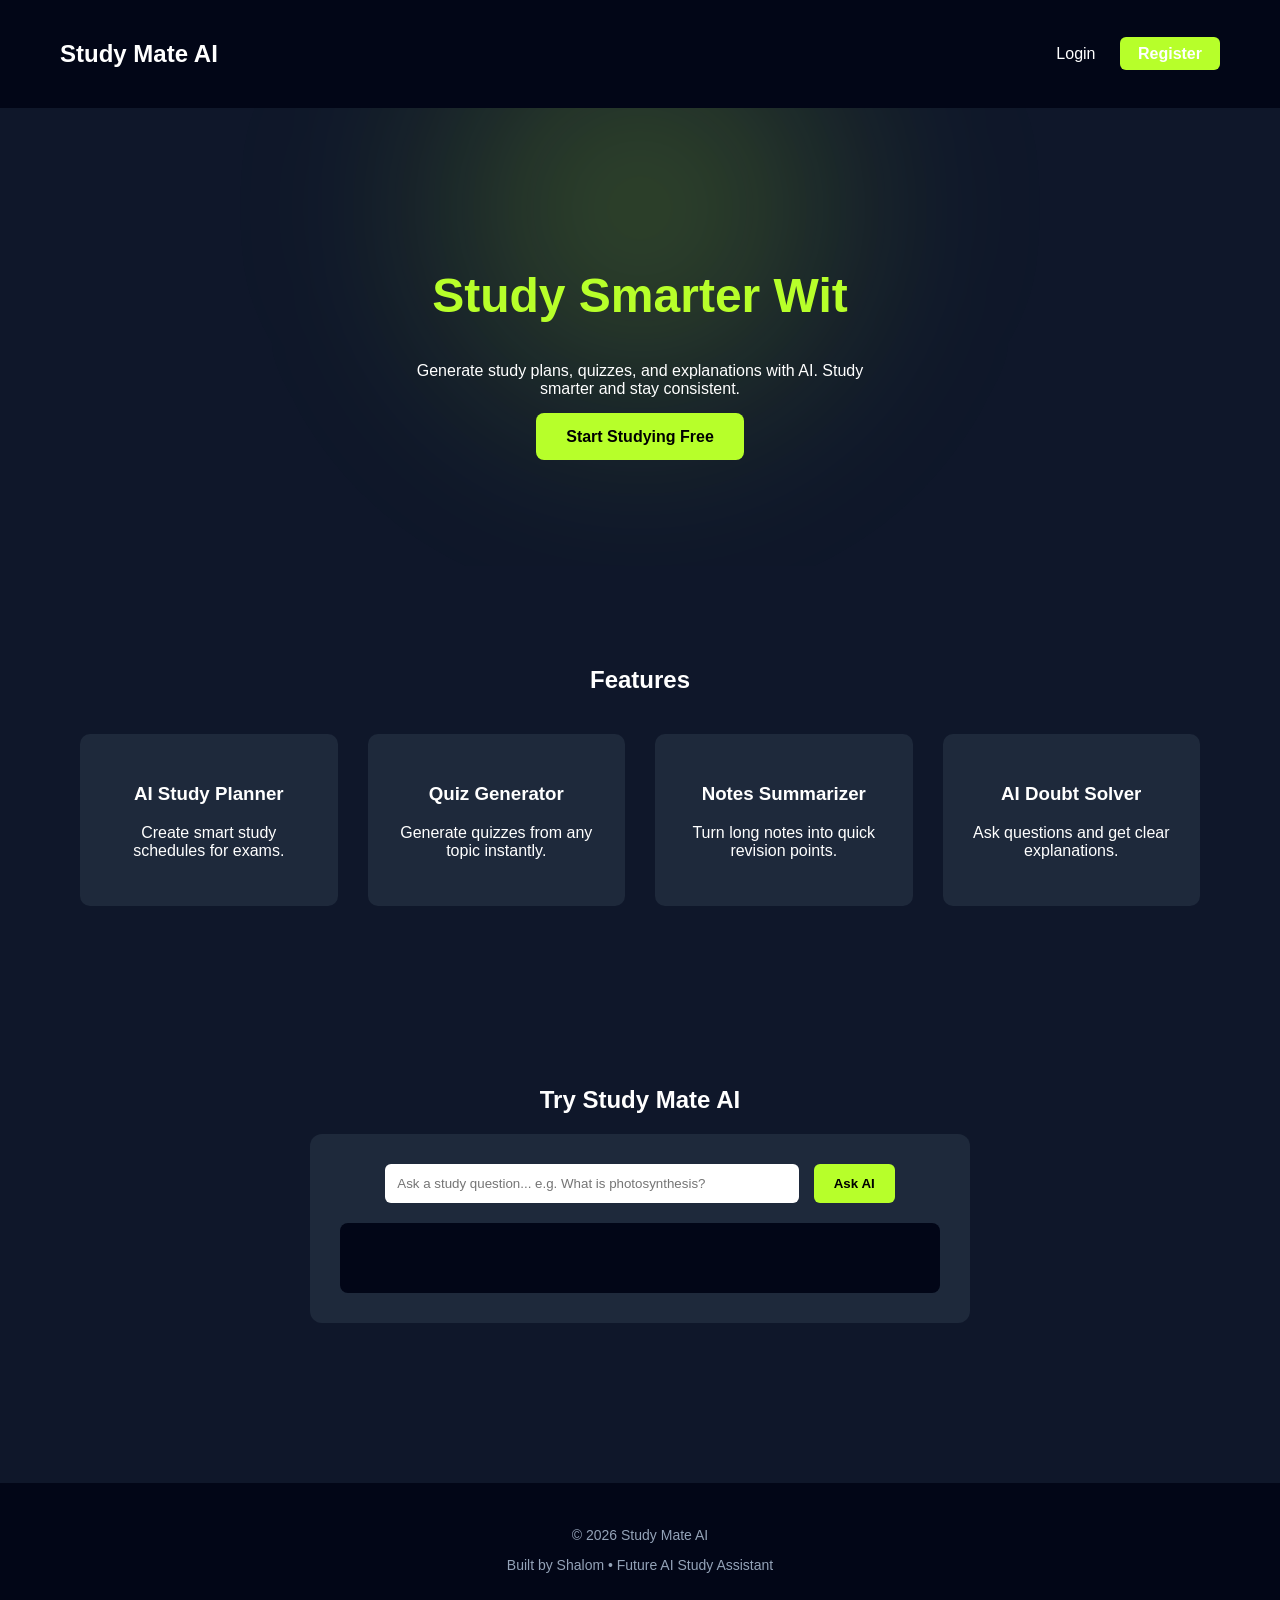
==== index.html @ fa7d248d "A Smart Learning Assistant" ====
<!DOCTYPE html>
<html lang="en">

<head>
<meta charset="UTF-8">
<meta name="viewport" content="width=device-width, initial-scale=1.0">
<title>Study Mate AI</title>
<link rel="stylesheet" href="style.css">
</head>

<body>

<!-- NAVBAR -->
<nav class="navbar">
<h1 class="logo">Study Mate AI</h1>
<div class="nav-links">
<a href="login.html">Login</a>
<a href="register.html" class="home-btn">Register</a>
</div>
</nav>

<!-- HERO SECTION -->
<section class="hero">
<h2 id="typing-text"></h2>
<p>
Generate study plans, quizzes, and explanations with AI.
Study smarter and stay consistent.
</p>
<a href="register.html" class="start-btn">Start Studying Free</a>
</section>

<!-- FEATURES -->
<section class="features">
<h2>Features</h2>
<div class="feature-grid">
<div class="feature-card">
<h3>AI Study Planner</h3>
<p>Create smart study schedules for exams.</p>
</div>
<div class="feature-card">
<h3>Quiz Generator</h3>
<p>Generate quizzes from any topic instantly.</p>
</div>
<div class="feature-card">
<h3>Notes Summarizer</h3>
<p>Turn long notes into quick revision points.</p>
</div>
<div class="feature-card">
<h3>AI Doubt Solver</h3>
<p>Ask questions and get clear explanations.</p>
</div>
</div>
</section>

<!-- AI DEMO -->
<section class="ai-demo">
<h2>Try Study Mate AI</h2>
<div class="ai-box">
<input 
type="text" 
id="question" 
placeholder="Ask a study question... e.g. What is photosynthesis?"
>
<button onclick="askAI()">Ask AI</button>
<div id="ai-response"></div>
</div>
</section>

<!-- FOOTER -->
<footer class="footer">
<p>© 2026 Study Mate AI</p>
<p>Built by Shalom • Future AI Study Assistant</p>
</footer>

<script>
// Typing Effect
const text = "Study Smarter With AI";
let index = 0;
function typeEffect(){
if(index < text.length){
document.getElementById("typing-text").innerHTML += text.charAt(index);
index++;
setTimeout(typeEffect,80);
}
}
typeEffect();

// Fake AI Demo
function askAI(){
const question = document.getElementById("question").value;
const responseBox = document.getElementById("ai-response");
responseBox.innerHTML = "Thinking...";
setTimeout(function(){
let response = "";
if(question.toLowerCase().includes("photosynthesis")){
response = "Photosynthesis is the process by which plants convert sunlight, water and carbon dioxide into glucose and oxygen.";
}
else if(question.toLowerCase().includes("derivative")){
response = "A derivative measures how a function changes as its input changes. It represents the rate of change.";
}
else{
response = "Study Mate AI would normally generate an AI explanation here. Full AI integration is coming soon.";
}
responseBox.innerHTML = response;
},1000);
}
</script>

</body>
</html>
---- style.css ----
/* GENERAL STYLES */
body{
    margin:0;
    font-family: Arial, sans-serif;
    background:#0f172a;
    color:white;
}

/* NAVBAR */
.navbar{
    display:flex;
    justify-content:space-between;
    align-items:center;
    padding:20px 60px;
    background:#020617;
}

.nav-links a{
    margin-left:20px;
    text-decoration:none;
    color:white;
}

.home-btn{
    background:#b7ff2a;
    color:black;
    padding:8px 18px;
    border-radius:6px;
    font-weight:bold;
}

/* HERO SECTION */
.hero{
    text-align:center;
    padding:120px 20px;
    position:relative;
    overflow:hidden;
}

.hero::before{
    content:"";
    position:absolute;
    top:-200px;
    left:50%;
    transform:translateX(-50%);
    width:600px;
    height:600px;
    background:radial-gradient(circle, rgba(183,255,42,0.25), transparent 70%);
    filter:blur(80px);
    z-index:-1;
}

.hero h2{
    font-size:48px;
    font-weight:bold;
    color:#b7ff2a;
}

.hero p{
    max-width:500px;
    margin:auto;
    margin-top:20px;
    margin-bottom:30px;
}

.start-btn{
    background:#b7ff2a;
    color:black;
    padding:15px 30px;
    border-radius:8px;
    text-decoration:none;
    font-weight:bold;
}

/* FEATURES SECTION */
.features{
    padding:80px 20px;
    text-align:center;
}

.feature-grid{
    display:grid;
    grid-template-columns:repeat(auto-fit,minmax(220px,1fr));
    gap:30px;
    margin-top:40px;
    padding:0 60px;
}

.feature-card{
    background:#1e293b;
    padding:30px;
    border-radius:10px;
    transition:0.3s;
    cursor:pointer;
}

.feature-card:hover{
    transform:translateY(-8px);
    box-shadow:0 10px 20px rgba(0,0,0,0.4);
    border:1px solid #b7ff2a;
}

/* COINS & REWARDS SECTION */
.rewards{
    background:#0f172a;
    padding:60px 20px;
    text-align:center;
}

.rewards h2{
    color:#b7ff2a;
    font-size:36px;
    margin-bottom:20px;
}

.reward-cards{
    display:grid;
    grid-template-columns:repeat(auto-fit,minmax(180px,1fr));
    gap:20px;
    max-width:700px;
    margin:auto;
}

.reward-card{
    background:#1e293b;
    padding:25px;
    border-radius:12px;
    transition:0.3s;
    cursor:pointer;
}

.reward-card:hover{
    transform:translateY(-5px);
    box-shadow:0 8px 16px rgba(0,0,0,0.3);
    border:1px solid #b7ff2a;
}

.reward-card h3{
    color:#b7ff2a;
    margin-bottom:10px;
}

.reward-card p{
    color:#d1d5db;
    font-size:14px;
}

/* AUTH (LOGIN & REGISTER) */
.auth-section{
    text-align:center;
    padding:80px 20px;
}

.auth-box{
    max-width:400px;
    margin:auto;
    background:#1e293b;
    padding:40px;
    border-radius:12px;
}

.auth-box input{
    width:100%;
    padding:12px;
    margin:12px 0;
    border:none;
    border-radius:6px;
}

.auth-box button{
    width:100%;
    padding:15px;
    background:#b7ff2a;
    border:none;
    border-radius:6px;
    font-weight:bold;
    cursor:pointer;
    margin-top:10px;
}

.auth-box a{
    color:#b7ff2a;
    text-decoration:none;
}

.auth-box a:hover{
    text-decoration:underline;
}

/* AI DEMO */
.ai-demo{
    text-align:center;
    padding:80px 20px;
}

.ai-box{
    max-width:600px;
    margin:auto;
    background:#1e293b;
    padding:30px;
    border-radius:12px;
}

.ai-box input{
    width:65%;
    padding:12px;
    border:none;
    border-radius:6px;
    margin-right:10px;
}

.ai-box button{
    padding:12px 20px;
    background:#b7ff2a;
    border:none;
    border-radius:6px;
    font-weight:bold;
    cursor:pointer;
}

#ai-response{
    margin-top:20px;
    background:#020617;
    padding:15px;
    border-radius:8px;
    min-height:40px;
}

/* PDF UPLOAD BOX WITH HERO GLOW */
.pdf-box{
    width:100%;
    max-width:400px;
    background:#1e293b;
    padding:30px;
    border-radius:12px;
    display:flex;
    justify-content: center;
    flex-direction: column;
    align-items: center;
    gap:15px;
    position: relative;
    overflow: hidden;
    box-shadow: 0 0 20px rgba(183,255,42,0.2);
}

.pdf-box::before{
    content:"";
    position:absolute;
    top:-50%;
    left:50%;
    transform:translateX(-50%);
    width:300px;
    height:300px;
    background: radial-gradient(circle, rgba(183,255,42,0.25), transparent 70%);
    filter: blur(80px);
    z-index:-1;
    transition: all 0.3s ease-in-out;
}

.pdf-box:hover::before{
    filter: blur(100px);
    transform: translateX(-50%) scale(1.1);
}

.pdf-box input[type="file"]{
    width:100%;
    padding:10px;
    border-radius:6px;
    background:#0f172a;
    color:white;
    border:none;
}

.pdf-box button{
    width:100%;
    padding:12px;
    background:#b7ff2a;
    border:none;
    border-radius:6px;
    font-weight:bold;
    cursor:pointer;
    transition: 0.3s;
}

.pdf-box button:hover{
    background:#a6e22d;
}

#pdf-response{
    margin-top:20px;
    background:#020617;
    padding:15px;
    border-radius:8px;
    min-height:50px;
    color:#d1d5db;
    width:100%;
    max-width:400px;
    text-align:left;
}

/* FOOTER */
.footer{
    text-align:center;
    padding:30px;
    background:#020617;
    margin-top:80px;
    color:#94a3b8;
    font-size:14px;
}
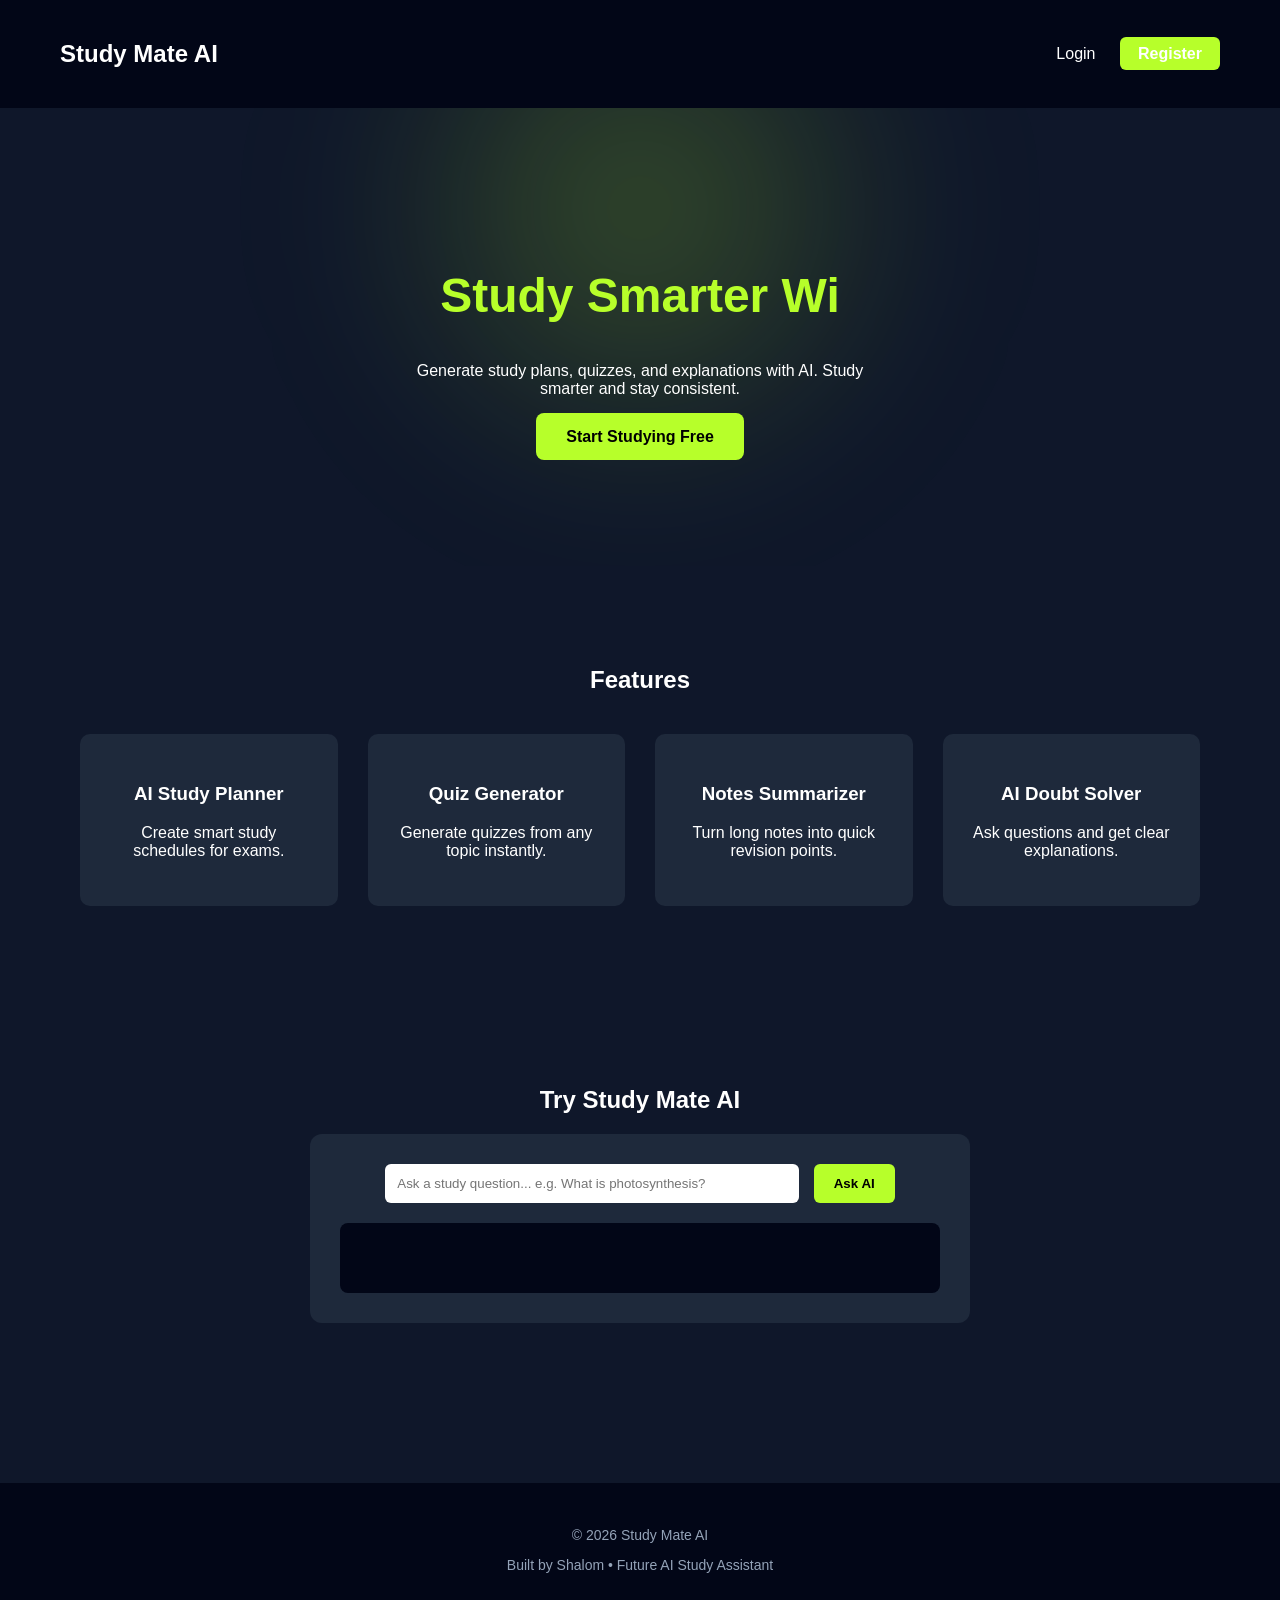
==== commit 7895b009: "I Updated my css" ====
--- a/index.html
+++ b/index.html
@@ -9,6 +9,317 @@
 </head>
 
 <body>
+    <style>
+        /* GENERAL STYLES */
+body{
+    margin:0;
+    font-family: Arial, sans-serif;
+    background:#0f172a;
+    color:white;
+}
+
+/* NAVBAR */
+.navbar{
+    display:flex;
+    justify-content:space-between;
+    align-items:center;
+    padding:20px 60px;
+    background:#020617;
+}
+
+.nav-links a{
+    margin-left:20px;
+    text-decoration:none;
+    color:white;
+}
+
+.home-btn{
+    background:#b7ff2a;
+    color:black;
+    padding:8px 18px;
+    border-radius:6px;
+    font-weight:bold;
+}
+
+/* HERO SECTION */
+.hero{
+    text-align:center;
+    padding:120px 20px;
+    position:relative;
+    overflow:hidden;
+}
+
+.hero::before{
+    content:"";
+    position:absolute;
+    top:-200px;
+    left:50%;
+    transform:translateX(-50%);
+    width:600px;
+    height:600px;
+    background:radial-gradient(circle, rgba(183,255,42,0.25), transparent 70%);
+    filter:blur(80px);
+    z-index:-1;
+}
+
+.hero h2{
+    font-size:48px;
+    font-weight:bold;
+    color:#b7ff2a;
+}
+
+.hero p{
+    max-width:500px;
+    margin:auto;
+    margin-top:20px;
+    margin-bottom:30px;
+}
+
+.start-btn{
+    background:#b7ff2a;
+    color:black;
+    padding:15px 30px;
+    border-radius:8px;
+    text-decoration:none;
+    font-weight:bold;
+}
+
+/* FEATURES SECTION */
+.features{
+    padding:80px 20px;
+    text-align:center;
+}
+
+.feature-grid{
+    display:grid;
+    grid-template-columns:repeat(auto-fit,minmax(220px,1fr));
+    gap:30px;
+    margin-top:40px;
+    padding:0 60px;
+}
+
+.feature-card{
+    background:#1e293b;
+    padding:30px;
+    border-radius:10px;
+    transition:0.3s;
+    cursor:pointer;
+}
+
+.feature-card:hover{
+    transform:translateY(-8px);
+    box-shadow:0 10px 20px rgba(0,0,0,0.4);
+    border:1px solid #b7ff2a;
+}
+
+/* COINS & REWARDS SECTION */
+.rewards{
+    background:#0f172a;
+    padding:60px 20px;
+    text-align:center;
+}
+
+.rewards h2{
+    color:#b7ff2a;
+    font-size:36px;
+    margin-bottom:20px;
+}
+
+.reward-cards{
+    display:grid;
+    grid-template-columns:repeat(auto-fit,minmax(180px,1fr));
+    gap:20px;
+    max-width:700px;
+    margin:auto;
+}
+
+.reward-card{
+    background:#1e293b;
+    padding:25px;
+    border-radius:12px;
+    transition:0.3s;
+    cursor:pointer;
+}
+
+.reward-card:hover{
+    transform:translateY(-5px);
+    box-shadow:0 8px 16px rgba(0,0,0,0.3);
+    border:1px solid #b7ff2a;
+}
+
+.reward-card h3{
+    color:#b7ff2a;
+    margin-bottom:10px;
+}
+
+.reward-card p{
+    color:#d1d5db;
+    font-size:14px;
+}
+
+/* AUTH (LOGIN & REGISTER) */
+.auth-section{
+    text-align:center;
+    padding:80px 20px;
+}
+
+.auth-box{
+    max-width:400px;
+    margin:auto;
+    background:#1e293b;
+    padding:40px;
+    border-radius:12px;
+}
+
+.auth-box input{
+    width:100%;
+    padding:12px;
+    margin:12px 0;
+    border:none;
+    border-radius:6px;
+}
+
+.auth-box button{
+    width:100%;
+    padding:15px;
+    background:#b7ff2a;
+    border:none;
+    border-radius:6px;
+    font-weight:bold;
+    cursor:pointer;
+    margin-top:10px;
+}
+
+.auth-box a{
+    color:#b7ff2a;
+    text-decoration:none;
+}
+
+.auth-box a:hover{
+    text-decoration:underline;
+}
+
+/* AI DEMO */
+.ai-demo{
+    text-align:center;
+    padding:80px 20px;
+}
+
+.ai-box{
+    max-width:600px;
+    margin:auto;
+    background:#1e293b;
+    padding:30px;
+    border-radius:12px;
+}
+
+.ai-box input{
+    width:65%;
+    padding:12px;
+    border:none;
+    border-radius:6px;
+    margin-right:10px;
+}
+
+.ai-box button{
+    padding:12px 20px;
+    background:#b7ff2a;
+    border:none;
+    border-radius:6px;
+    font-weight:bold;
+    cursor:pointer;
+}
+
+#ai-response{
+    margin-top:20px;
+    background:#020617;
+    padding:15px;
+    border-radius:8px;
+    min-height:40px;
+}
+
+/* PDF UPLOAD BOX WITH HERO GLOW */
+.pdf-box{
+    width:100%;
+    max-width:400px;
+    background:#1e293b;
+    padding:30px;
+    border-radius:12px;
+    display:flex;
+    justify-content: center;
+    flex-direction: column;
+    align-items: center;
+    gap:15px;
+    position: relative;
+    overflow: hidden;
+    box-shadow: 0 0 20px rgba(183,255,42,0.2);
+}
+
+.pdf-box::before{
+    content:"";
+    position:absolute;
+    top:-50%;
+    left:50%;
+    transform:translateX(-50%);
+    width:300px;
+    height:300px;
+    background: radial-gradient(circle, rgba(183,255,42,0.25), transparent 70%);
+    filter: blur(80px);
+    z-index:-1;
+    transition: all 0.3s ease-in-out;
+}
+
+.pdf-box:hover::before{
+    filter: blur(100px);
+    transform: translateX(-50%) scale(1.1);
+}
+
+.pdf-box input[type="file"]{
+    width:100%;
+    padding:10px;
+    border-radius:6px;
+    background:#0f172a;
+    color:white;
+    border:none;
+}
+
+.pdf-box button{
+    width:100%;
+    padding:12px;
+    background:#b7ff2a;
+    border:none;
+    border-radius:6px;
+    font-weight:bold;
+    cursor:pointer;
+    transition: 0.3s;
+}
+
+.pdf-box button:hover{
+    background:#a6e22d;
+}
+
+#pdf-response{
+    margin-top:20px;
+    background:#020617;
+    padding:15px;
+    border-radius:8px;
+    min-height:50px;
+    color:#d1d5db;
+    width:100%;
+    max-width:400px;
+    text-align:left;
+}
+
+/* FOOTER */
+.footer{
+    text-align:center;
+    padding:30px;
+    background:#020617;
+    margin-top:80px;
+    color:#94a3b8;
+    font-size:14px;
+}
+    </style>
 
 <!-- NAVBAR -->
 <nav class="navbar">
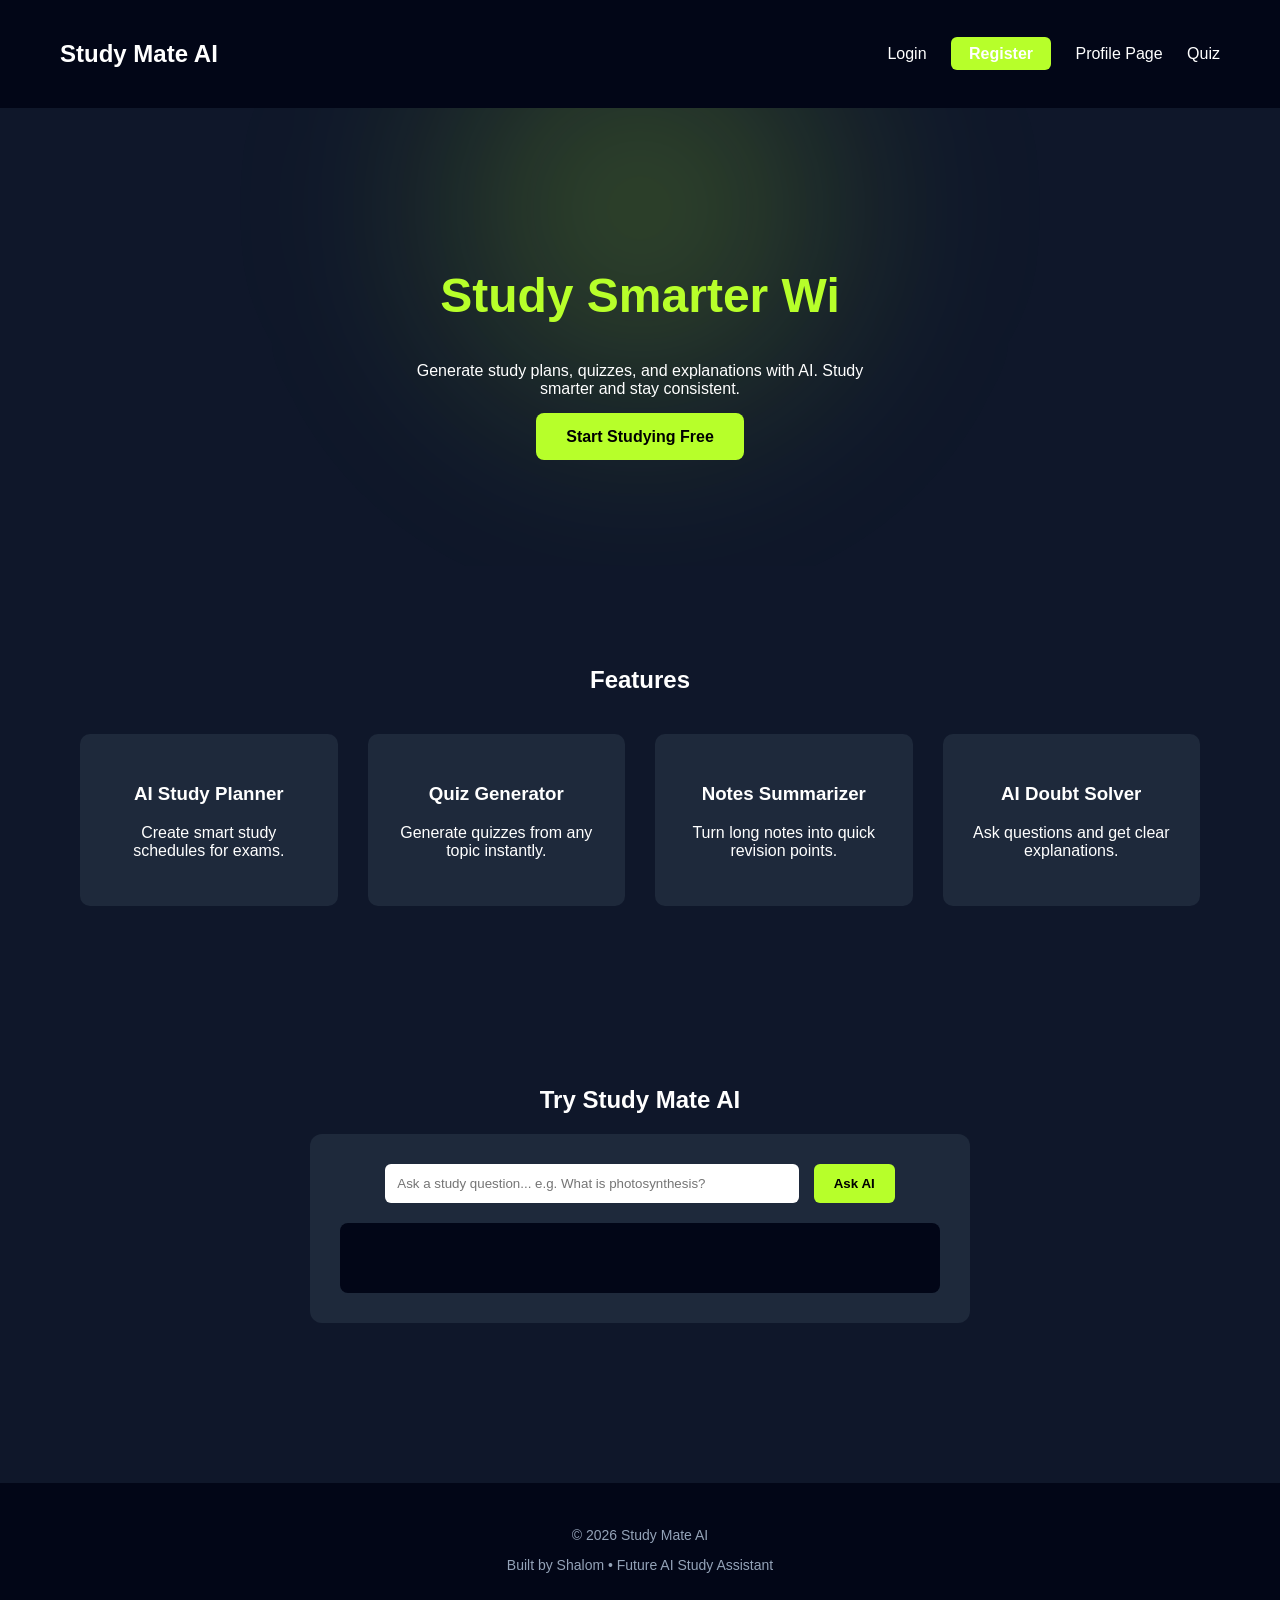
==== commit e5b98b4e: "Added New Features" ====
--- a/index.html
+++ b/index.html
@@ -327,6 +327,8 @@
 <div class="nav-links">
 <a href="login.html">Login</a>
 <a href="register.html" class="home-btn">Register</a>
+<a href="profile.html">Profile Page</a>
+<a href="quiz.html">Quiz</a>
 </div>
 </nav>
 
